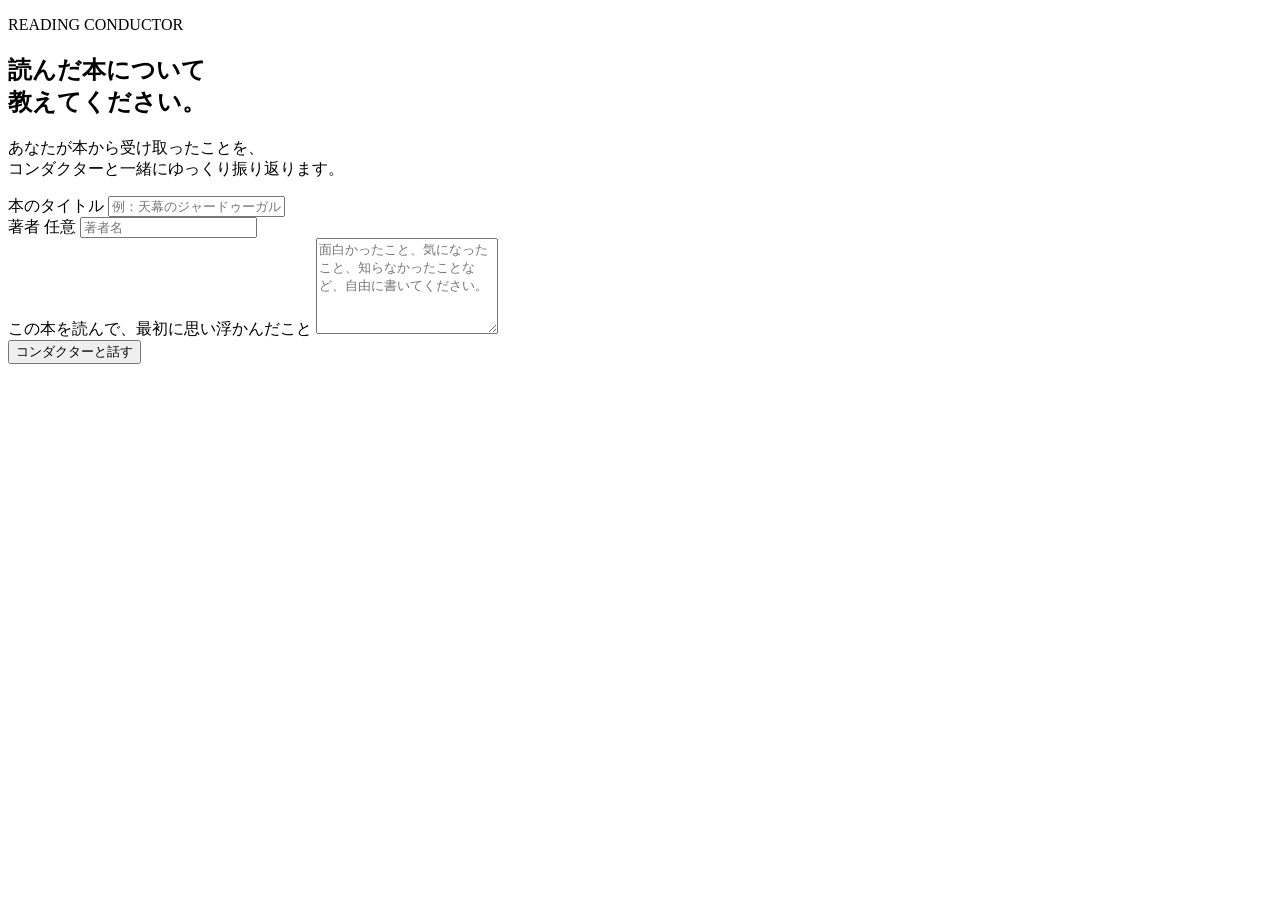
==== AITalk.html @ 44976ebf "[AITalk]実装" ====
<!DOCTYPE html>
<html lang="ja">

<head>
  <meta charset="UTF-8">
  <meta name="viewport" content="width=device-width, initial-scale=1.0">

  <title>読書コンダクター</title>

  <link rel="stylesheet" href="conductor.css">
</head>

<body>

  <main class="conductor-container">

    <section class="book-registration">

      <p class="conductor-label">READING CONDUCTOR</p>

      <h1>読んだ本について<br>教えてください。</h1>

      <p class="description">
        あなたが本から受け取ったことを、<br>
        コンダクターと一緒にゆっくり振り返ります。
      </p>

      <form id="book-form">

        <div class="form-group">
          <label for="book-title">本のタイトル</label>

          <input
            type="text"
            id="book-title"
            placeholder="例：天幕のジャードゥーガル"
            required
          >
        </div>

        <div class="form-group">
          <label for="book-author">
            著者
            <span class="optional">任意</span>
          </label>

          <input
            type="text"
            id="book-author"
            placeholder="著者名"
          >
        </div>

        <div class="form-group">
          <label for="book-impression">
            この本を読んで、最初に思い浮かんだこと
          </label>

          <textarea
            id="book-impression"
            rows="6"
            placeholder="面白かったこと、気になったこと、知らなかったことなど、自由に書いてください。"
            required
          ></textarea>
        </div>

        <button type="submit" id="start-conductor">
          コンダクターと話す
        </button>

      </form>

      <p id="form-message"></p>

    </section>

  </main>

  <script src="conductor.js"></script>

</body>
</html>
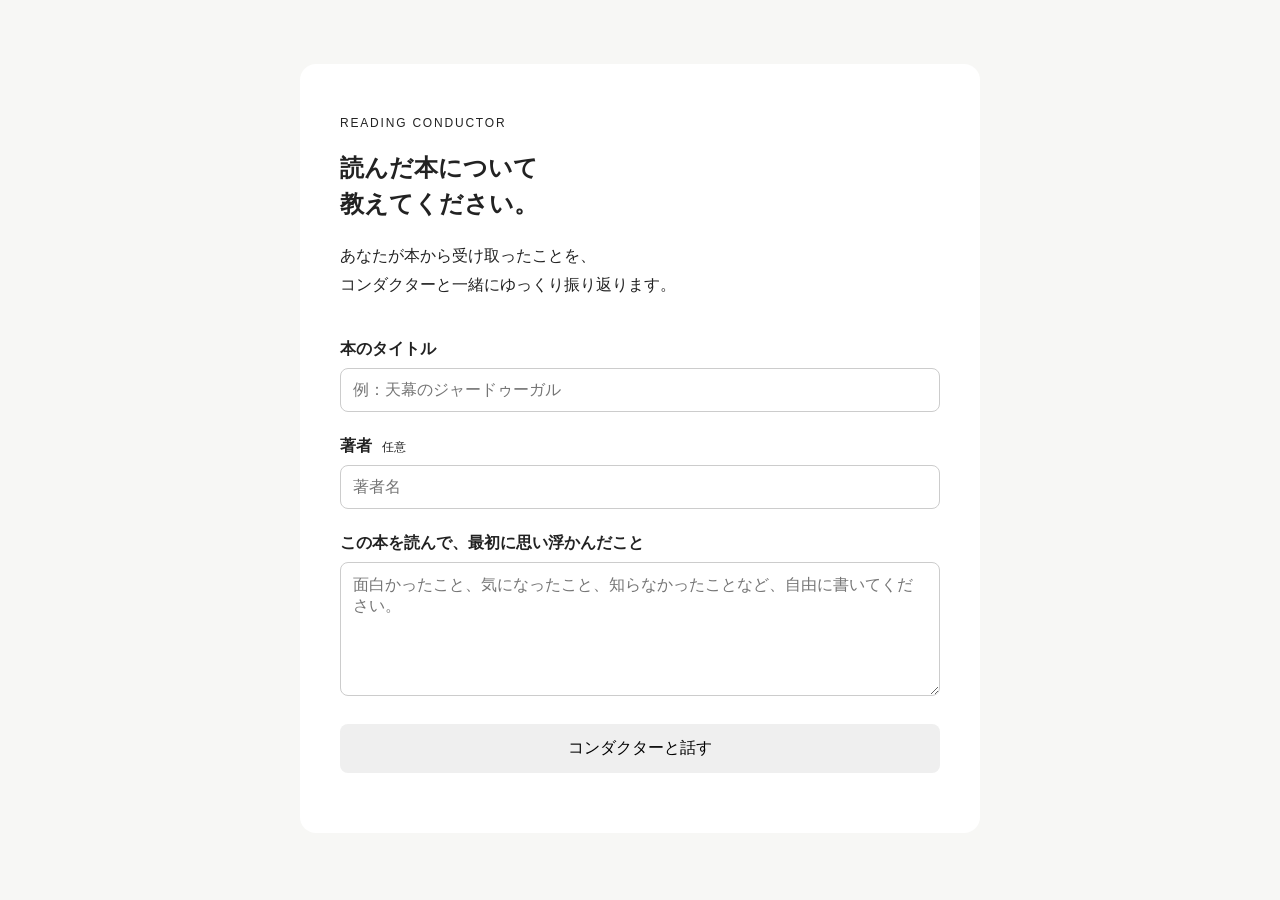
==== commit a7022b06: "[AITalk]微修正" ====
--- a/AITalk.html
+++ b/AITalk.html
@@ -7,7 +7,7 @@
 
   <title>読書コンダクター</title>
 
-  <link rel="stylesheet" href="conductor.css">
+  <link rel="stylesheet" href="AITalk.css">
 </head>
 
 <body>
@@ -76,7 +76,7 @@
 
   </main>
 
-  <script src="conductor.js"></script>
+  <script src="AITalk.js"></script>
 
 </body>
 </html>
--- a/AITalk.css
+++ b/AITalk.css
@@ -0,0 +1,78 @@
+* {
+  box-sizing: border-box;
+}
+
+body {
+  margin: 0;
+  font-family: sans-serif;
+  background: #f7f7f5;
+  color: #222;
+}
+
+.conductor-container {
+  width: min(90%, 680px);
+  margin: 0 auto;
+  padding: 64px 0;
+}
+
+.book-registration {
+  background: #fff;
+  padding: 40px;
+  border-radius: 16px;
+}
+
+.conductor-label {
+  font-size: 12px;
+  letter-spacing: 0.15em;
+}
+
+h1 {
+  line-height: 1.5;
+}
+
+.description {
+  line-height: 1.8;
+  margin-bottom: 40px;
+}
+
+.form-group {
+  margin-bottom: 24px;
+}
+
+label {
+  display: block;
+  margin-bottom: 8px;
+  font-weight: bold;
+}
+
+.optional {
+  margin-left: 6px;
+  font-size: 12px;
+  font-weight: normal;
+}
+
+input,
+textarea {
+  width: 100%;
+  padding: 12px;
+  border: 1px solid #ccc;
+  border-radius: 8px;
+  font: inherit;
+}
+
+textarea {
+  resize: vertical;
+}
+
+button {
+  width: 100%;
+  padding: 14px;
+  border: 0;
+  border-radius: 8px;
+  cursor: pointer;
+  font: inherit;
+}
+
+#form-message {
+  margin-top: 20px;
+}
